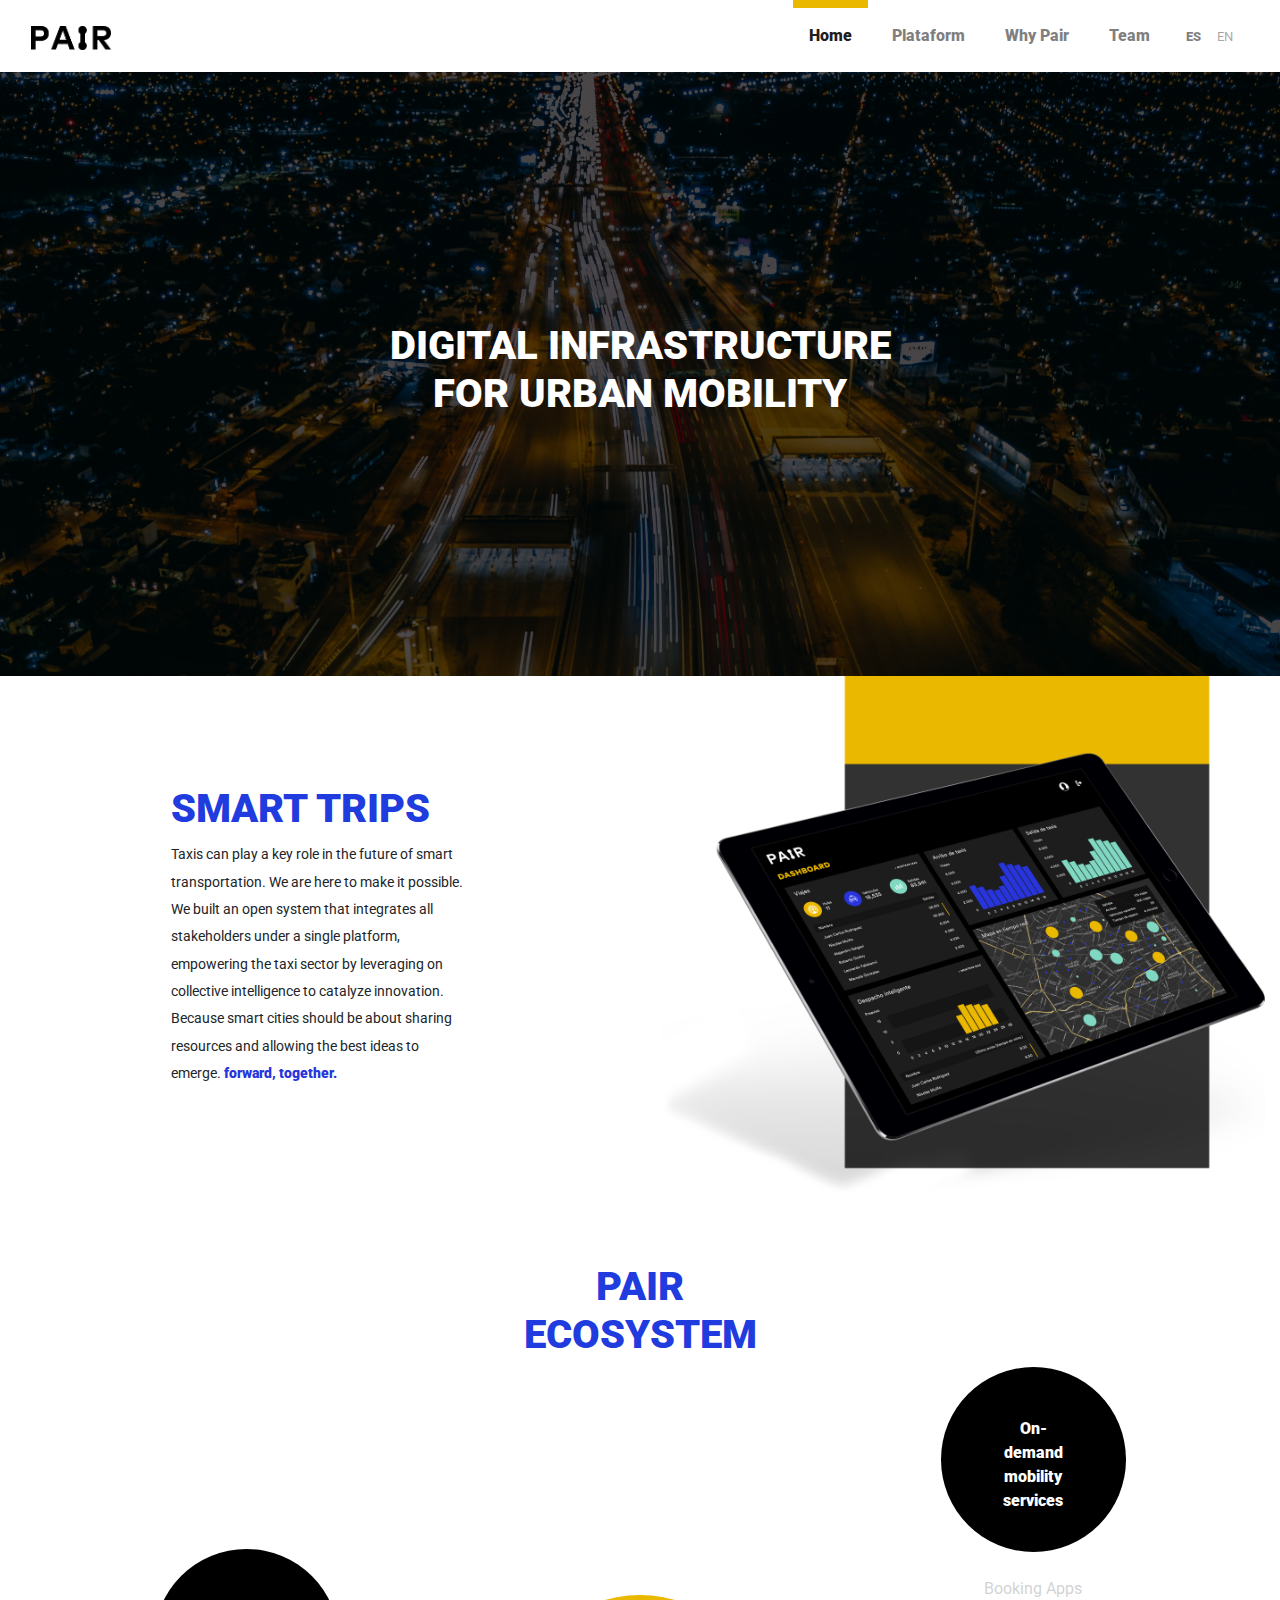
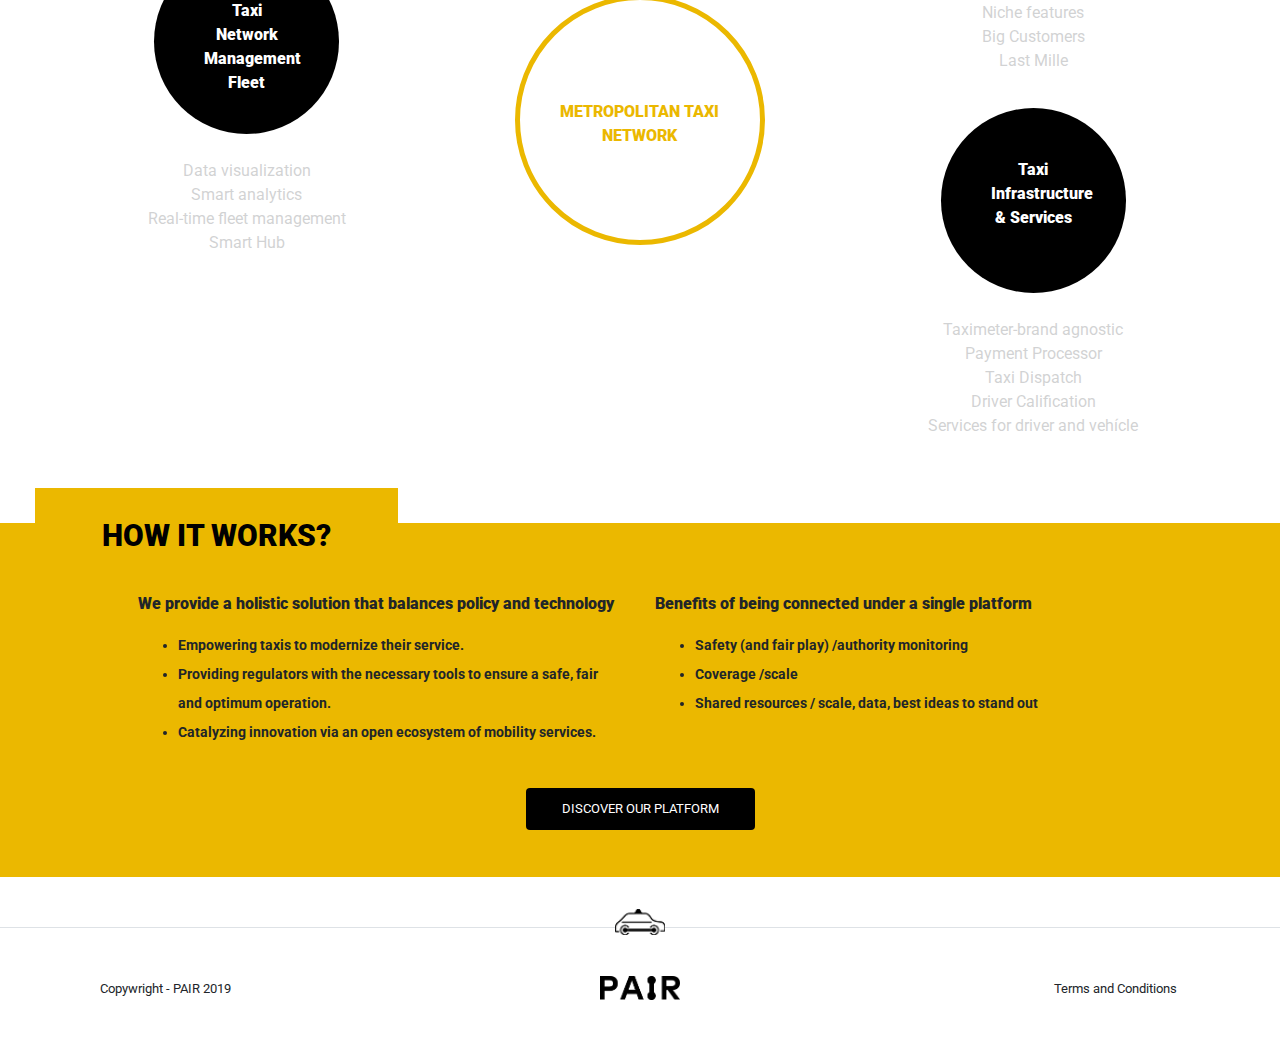
==== en.html @ 9c09e0b7 "ingles" ====
<!doctype html>
<html lang="en">
  <head>
    <meta charset="utf-8">
    <meta name="viewport" content="width=device-width, initial-scale=1, shrink-to-fit=no">
    <meta name="description" content="PAIR - Forward, Together">
    <meta name="author" content="Pair">
    <meta name="generator" content="">
    <title>PAIR</title>

    <!-- CSS -->
    <link rel="stylesheet" href="css/bootstrap.css" type="text/css">
    <link rel="stylesheet" href="css/pair-style.css" type="text/css">
    <link rel="stylesheet" href="https://use.fontawesome.com/releases/v5.6.3/css/all.css" integrity="sha384-UHRtZLI+pbxtHCWp1t77Bi1L4ZtiqrqD80Kn4Z8NTSRyMA2Fd33n5dQ8lWUE00s/" crossorigin="anonymous">
    <link href="https://fonts.googleapis.com/css?family=Montserrat:500,700,900|Roboto:500,700,900" rel="stylesheet">
    <!-- JS -->

    <!-- Style -->
    <style>

    </style>

  </head>
  
  <body>

    <!-- Navigation -->
    <nav class="navbar navbar-expand-lg navbar-light">
      <div class="container-fluid">
        <a class="navbar-brand js-scroll-trigger" href=""><img src="img/pair-logo.png" alt="PAIR" class="nav-img"></a>
        <button class="navbar-toggler navbar-toggler-right" type="button" data-toggle="collapse" data-target="#navbarResponsive" aria-controls="navbarResponsive" aria-expanded="false" aria-label="Toggle navigation"><i class="fas fa-bars"></i>
        </button>
        <div class="collapse navbar-collapse" id="navbarResponsive">
          <ul class="navbar-nav ml-auto">
            <li class="nav-item mx-0 mx-lg-1">
              <a class="nav-link py-3 px-0 px-lg-3 js-scroll-trigger active" href="#home">Home</a>
            </li>
            <li class="nav-item mx-0 mx-lg-1">
              <a class="nav-link py-3 px-0 px-lg-3 js-scroll-trigger" href="https://armandobraun.github.io/pair/plataform.html">Plataform</a>
            </li>
            <li class="nav-item mx-0 mx-lg-1">
              <a class="nav-link py-3 px-0 px-lg-3 js-scroll-trigger" href="https://armandobraun.github.io/pair/operations.html">Why Pair</a>
            </li>
            <li class="nav-item mx-0 mx-lg-1">
              <a class="nav-link py-3 px-0 px-lg-3 js-scroll-trigger" href="https://armandobraun.github.io/pair/team.html">Team</a>
            </li>
          </ul>
          <ul class="navbar-nav">
            <li class="nav-item mx-6 mx-lg-6">
              <a class="nav-link py-3 px-0 px-lg-3" href="https://armandobraun.github.io/pair/index.html" style="padding-right: : 0px!important"><small style="font-weight: 900">ES</small></a>
            </li>
            <li class="nav-item mx-0 mx-lg-0">
              <a class="nav-link py-3 px-0 px-lg-3" href="https://armandobraun.github.io/pair/en.html" style="padding-left: 0px!important"><small style="opacity: .7">EN</small></a>
            </li>
          </ul>
        </div>
      </div>
    </nav>

    <!-- Body -->

    <!-- Hero Section -->
    <div class="container-fluid hero-section" id="home">
      <div class="row">
        <div class="col my-auto">
          <div class="hero-content text-center">
            <h1><b>Digital infrastructure<br>for urban mobility</b></h1>
            <!-- <div class="text-center"><a href="#download" class="btn btn-outline btn-xl">Descubrí la Plataforma</a></div> -->            
          </div>
        </div>
      </div>      
    </div>

    <!-- Viajes Inteligentes -->
    <div class="container-fluid">
      <div class="row">
        <div class="col-lg-6 my-auto">
          <div class="section-content">
            <div class="trips-section">
              <h1>Smart Trips</h1>
              <p>Taxis can play a key role in the future of smart transportation. We are here to make it possible.
                We built an open system that integrates all stakeholders under a single platform, empowering the taxi sector by leveraging on collective intelligence to catalyze innovation. Because smart cities should be about sharing resources and allowing the best ideas to emerge. 
               <span>forward, together.</span>
              </p>
            </div>       
          </div>
        </div>
        <div class="col-lg-6 my-auto"><img src="img/pair-ipad.png" class="two-sided-image"></div>
      </div>      
    </div>

    <!-- El Ecosistema Pair -->
    <div class="container-fluid">
      <div class="section-content">
        <div class="ecosystem-content text-center">
         <h1>Pair<br>Ecosystem</h1>
            <div class="row">
              <div class="col-md-4 my-auto text-center">
                <div class="ecosystem-node node-1">Taxi Network Management Fleet</div>
                <div class="ecosystem-description description-1">Data visualization<br>Smart analytics<br>Real-time fleet management<br>Smart Hub</div>
              </div>
              <div class="col-md-4 my-auto text-center">
                <div class="ecosystem-main"><p>Metropolitan Taxi Network</p></div>
              </div>  
              <div class="col-md-4 my-auto text-center">
                <div class="ecosystem-node node-2">On-demand mobility services</div>
                <div class="ecosystem-description description-2">Booking Apps<br>Niche features<br>Big Customers<br>Last Mille<br></div>
                <div class="ecosystem-node node-3">Taxi Infrastructure & Services</div>
                <div class="ecosystem-description description-3">Taximeter-brand agnostic<br>Payment Processor<br>Taxi Dispatch<br>Driver Calification<br>Services for driver and vehícle</div>
              </div>     
          </div>
        </div>
      </div>      
    </div>

    <!-- Como funciona -->

    <div class="container-fluid how-section">
      <div class="text-center">
         <h1>How it works?</h1>
       </div>
       <div class="row">
        <div class="col-md-1"></div>
        <div class="col-md-5">
          <p>We provide a holistic solution that balances policy and technology</p>
          <ul>
            <li>Empowering taxis to modernize their service.</li>
            <li>Providing regulators with the necessary tools to ensure a safe, fair and optimum operation.</li>
            <li>Catalyzing innovation via an open ecosystem of mobility services.</li>
          </ul>
        </div>

        <div class="col-md-5">
          <p>Benefits of being connected under a single platform</p>
          <ul>
            <li>Safety (and fair play) /authority monitoring</li>
            <li>Coverage /scale</li>
            <li>Shared resources / scale, data, best ideas to stand out </li>
          </ul>
        </div>
        <div class="col-md-1"></div>

       </div>
       <div class="text-center"><a href="https://armandobraun.github.io/pair/plataforma.html" class="btn btn-outline btn-xl">Discover our platform</a></div>
    </div>

  <footer class="footer text-center border-top pt-4 my-md-12 pt-md-12">
    <img src="img/pair-taxi.png" alt="Taxi" width="50" style="background-color: white; margin-top: -85px">
    <div class="container">
      <div class="row text-center">
        <div class="col-md-2"><small>Copywright - PAIR 2019</small></div>
        <div class="col-md-8"><img src="img/pair-logo.png" alt="PAIR" width="80"></div>
        <div class="col-md-2"><small>Terms and Conditions</small></div>
      </div>
    </div>
  </footer>

  <script src="js/jquery-3.3.1.min.js"></script>
  <script src="js/bootstrap.bundle.js"></script>
  </body>
</html>
---- css/pair-style.css ----
body {
	font-family: 'Roboto', sans-serif;
}

footer {
	margin-top: 50px;
	margin-bottom: 50px;
}

.nav-img {
	width: 80px;
}

.nav-link {
	font-style: normal;
	font-weight: 900;
}

.active {
	border-top: 10px solid #ebb800;
    margin-top: -10px;
}

.hero-section {
	background: linear-gradient( rgba(0, 0, 0, 0.7), rgba(0, 0, 0, 0.7) ), url('../img/img-hero-section.jpg');
	color: white;
	background-size: cover;
	background-position: center;
}

.hero-section h1 {
	text-transform: uppercase;
	font-weight: 900;
	font-family: 'Roboto', sans-serif;

}

.hero-content {
	padding: 250px;
}

.hero-image {
	background-image: url('../img/img-hero-section.jpg');
	background-size: cover;
}

.btn {
	background-color: #2835dd;
	color: white;
	text-transform: uppercase;
	font-size: .8em;
    padding: 10px 35px 10px 35px;
    margin: 12px;
    margin-top: 25px;
}

.two-sided-image {
	width: 100%;
	margin:auto;
	display: block;
	vertical-align: middle;
}

.section-content h1 {
	color: #203bde;
	text-transform: uppercase;
	font-weight: 900;
}

.trips-section {
	padding: 80px;
    width: 75%;
    margin: auto;
    display: block;
    line-height: 1.9em;
    font-size: .9em;
}

.trips-section span {
	color: #2835dd;
	font-weight: 900;
}

.ecosystem-content {
	padding: 50px;
}

.ecosystem-node {
	background-color: black;
    color: white;
    padding: 50px;
    border-radius: 500px;
    width: 185px;
    height: 185px;
    font-weight: 900;
    margin: auto;
    display: block;
    font-style: .9em;
}

.ecosystem-description-node {
	margin: 25px;
	border-bottom: 10px solid white;
}

.node-1:hover + .description-1 {
	border-bottom: 10px solid #ebb800;
	opacity: 1;
}

.node-2:hover + .description-2 {
	border-bottom: 10px solid #ebb800;
	opacity: 1;
}

.node-3:hover + .description-3 {
	border-bottom: 10px solid #ebb800;
	opacity: 1;
}

.ecosystem-description {
	margin: 25px;
	border-bottom: 10px solid white;
	opacity: .2;
}

.ecosystem-main {
	border: 5px solid #ebb800;
	width: 250px;
	height: 250px;
	border-radius: 250px;
	padding: 20px;
	padding-top: 100px;
	font-weight: 900;
	color: #ebb800;
	text-transform: uppercase;
	display: block;
	margin: auto;
}

.ecosystem-main p {
	text-align: center;
}

.how-section {
	background-color: #ebb800;
	padding: 35px;
}

.how-section h1 {
	color: black;
	font-weight: 900;
	text-align: left;
	text-transform: uppercase;
    background-color: #ebb800;
    font-size: 1.9em;
    margin-top: -70px;
    width: 30%;
    padding: 30px;
    text-align: center;
}

.how-section p {
	font-weight: 900;
}

.how-section ul {
	line-height: 2em;
	font-weight: 700;
	font-size: .9em;
}

.how-section a {
	color: white;
	background-color: black;
	padding: padding: 15px 25px 15px 25px;
}

.how-section a:hover {
	color: grey;
}

.hero-content h1 {
	text-transform: uppercase;
	font-weight: 900;
	text-align: center;
}

.team-section {
	background: linear-gradient( rgba(0, 0, 0, 0.7), rgba(0, 0, 0, 0.7) ), url('../img/bg-team-section.jpg');
	color: white;
	background-size: cover
}


.why-section {
	background: linear-gradient( rgba(0, 0, 0, 0.7), rgba(0, 0, 0, 0.7) ), url('../img/bg-why-section.jpg');
	color: white;
	background-size: cover
}

.platform-hero {
	padding: 150px
}

.platform-hero h1 {
	color: white
	text-align: center;
	text-transform: uppercase;
}

.plataform-section {
	background: linear-gradient( rgba(0, 0, 0, 0.7), rgba(0, 0, 0, 0.7) ), url('../img/bg-plataform-section.jpg');
	color: white;
	background-size: cover
}

.platform-content {
	background-color: #f7f7f7;
	padding: 50px;
}

.platform-content h1 {
	font-size: 1.9em;
}

.platform-characteristics {
	background-color: black;
    padding: 15px 25px 15px 25px;
    border-top: solid 10px #ebb800;
    width: 120px;
    margin-bottom: 25px;
    margin-top: 55px;
}

.platform-content h3 {
	font-size: 1.1em;
    text-transform: uppercase;
    font-weight: 900;
    line-height: 3em;
}

.platform-content ul {
	text-align: left;
    line-height: 2em;
    width: 75%;
    margin: auto;
    display: block;
}

.esquema-content {
	padding: 50px;
}


.esquema-content h1 {
	font-size: 1.9em;
	
}

.esquema-diagrama {
	margin-top: 42px;
	margin-bottom: 42px;
}

.esquema-rutax {
	background-color: #ebb800;
	padding: 12px;
	width: 300px;
	margin: auto;
	display: block;
	min-height: 140px;
}

.esquema-rutax h4 {
	font-size: 1em;
    text-transform: uppercase;
    font-weight: 900;
    text-align: center;
    padding: 12px;
}

.esquema-rutax p {
	font-size: .9em;
    text-align: center;
}

.esquema-intro {
	padding-top: 40px;
}

.esquema-conector h4 {
	font-size: 1em;
    text-transform: uppercase;
    font-weight: 900;
    text-align: left;
}

.esquema-conector h4 {
	font-size: .9em;
    text-align: left;
}

.team-hero {
	padding: 150px;
}

.team-hero h1 {
	color: white
	text-align: center;
	text-transform: uppercase;
	text-align: center;
	font-weight: 900;
}

.team-members {
	padding: 50px;
}

.team-members h1 {
	font-size: 1.9em;
}

.team-members img {
	width: 180px;
    background-color: black;
    padding: 22px;
    border-top: solid 20px #ebb800;
}

.team-c {
	margin-top: 50px;
	margin-bottom: 50px;
}

.team-members h3 {
	text-transform: uppercase;
    font-size: 1.3em;
    padding: 12px;
    font-weight: 900;
}

.team-a {
	margin-top: 50px;
	margin-bottom: 50px;
}

.team-members h5 {
    font-size: 1em;
}

.why-hero {
	padding: 150px;
}

.why-hero h1 {
	color: white
	text-align: center;
	text-transform: uppercase;
	text-align: center;
	font-weight: 900;
}

.why-cities  {
	margin-top: 50px;
	margin-bottom: 50px;;
}

.why-cities h1 {
	text-align: center;
	font-size: 1.2em
}

.why-cities span {
	text-align: center;
	font-size: .8em;
}

.why-cities-img {
	width: 90%;
    background: black;
    border-top: solid 15px #ebb800;
    padding: 22px;
    margin-top: 24px;
}

.why-cities-description {
	margin-top: 75px;
    margin-bottom: 75px;
}

.why-cities-description h3 {
	font-size: 1.2em;
    padding: 20px;
    text-transform: uppercase;
    font-weight: 900;
}

.why-cities-description h4 {
	font-size: 1em;
    padding: 20px;
    text-transform: uppercase;
    font-weight: 900;
    color: #555555
}

.why-cities-description h5 {
	font-size: .9em;
}

.why-cities-description-uni  {
	width: 70%
}

.why-advisor {
	background-color: #f7f7f7;
	padding: 22px;
}

.why-advisor-city {
	width: 25%;
    margin: auto;
    display: block;
    color: white;
    background-color: black;
    border-top: solid 15px #ebb800;
    height: 70px;
    padding-top: 15px;
    font-weight: 900;
}
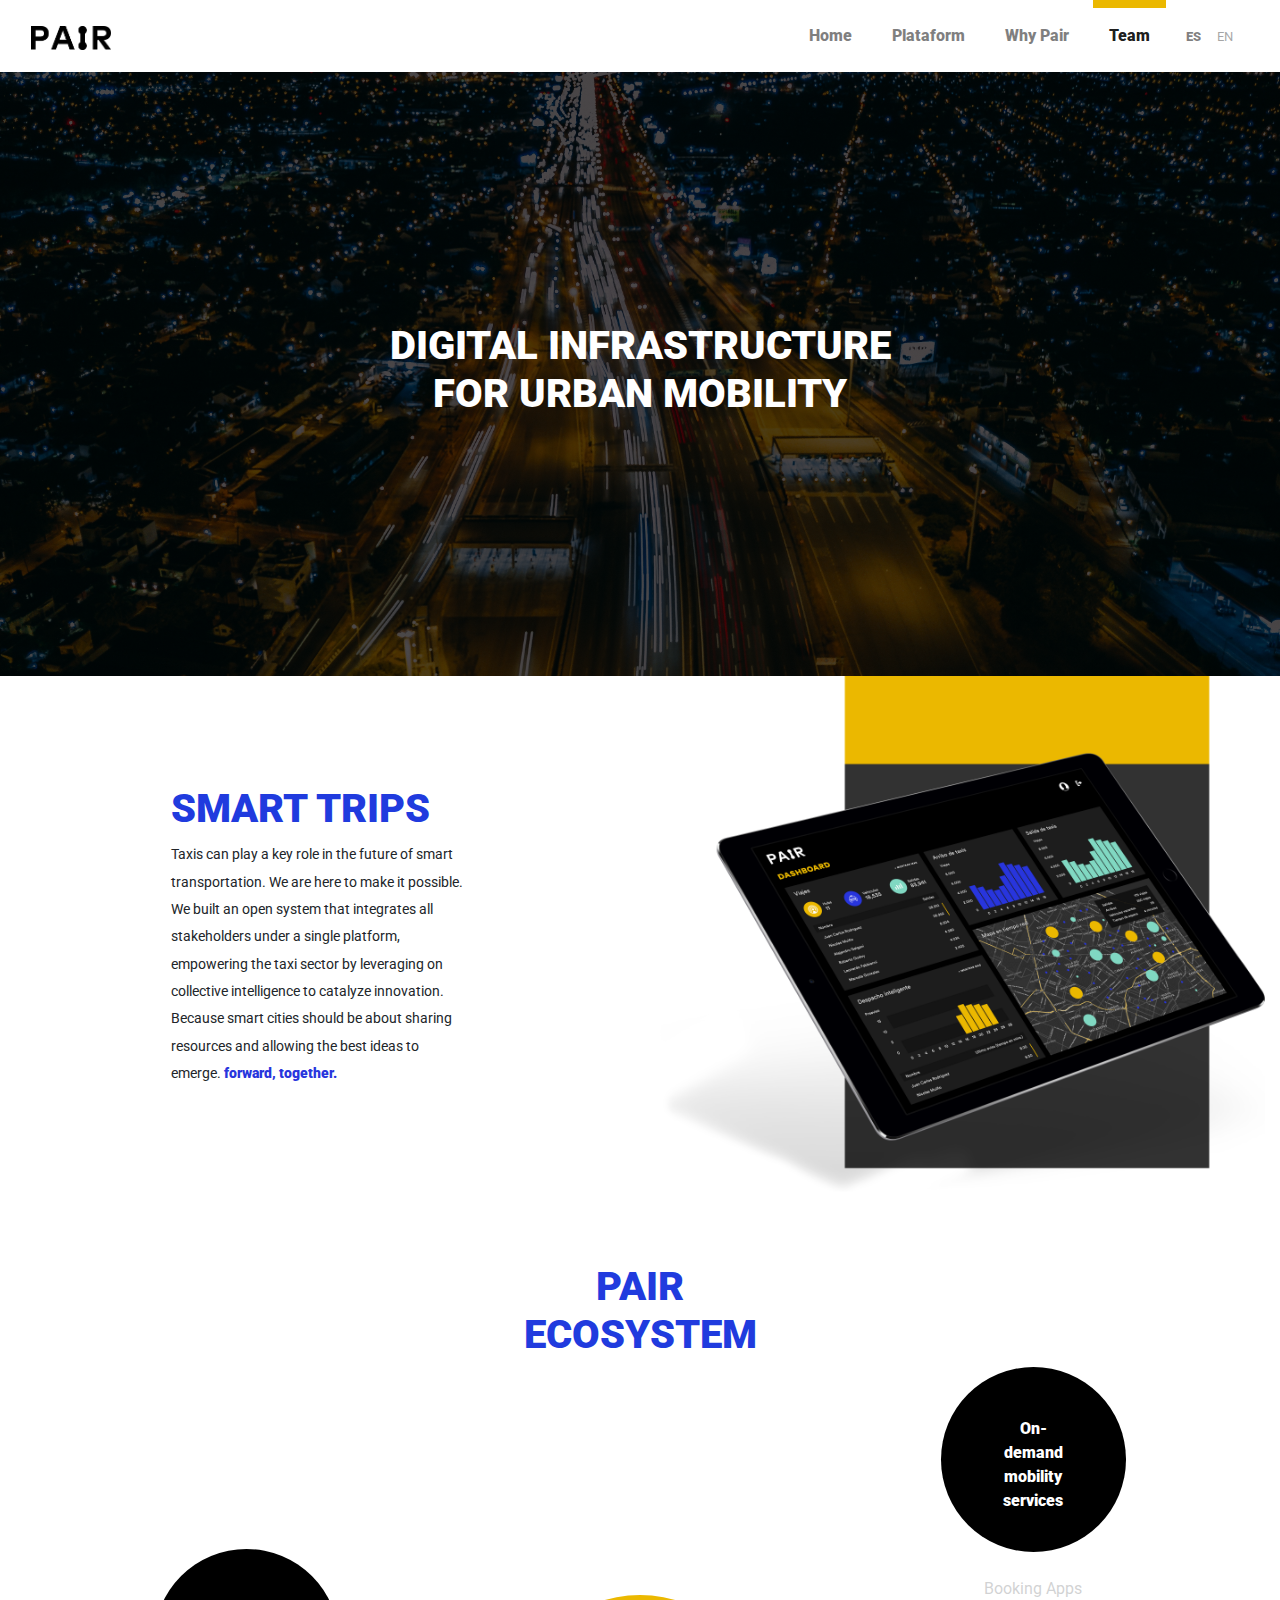
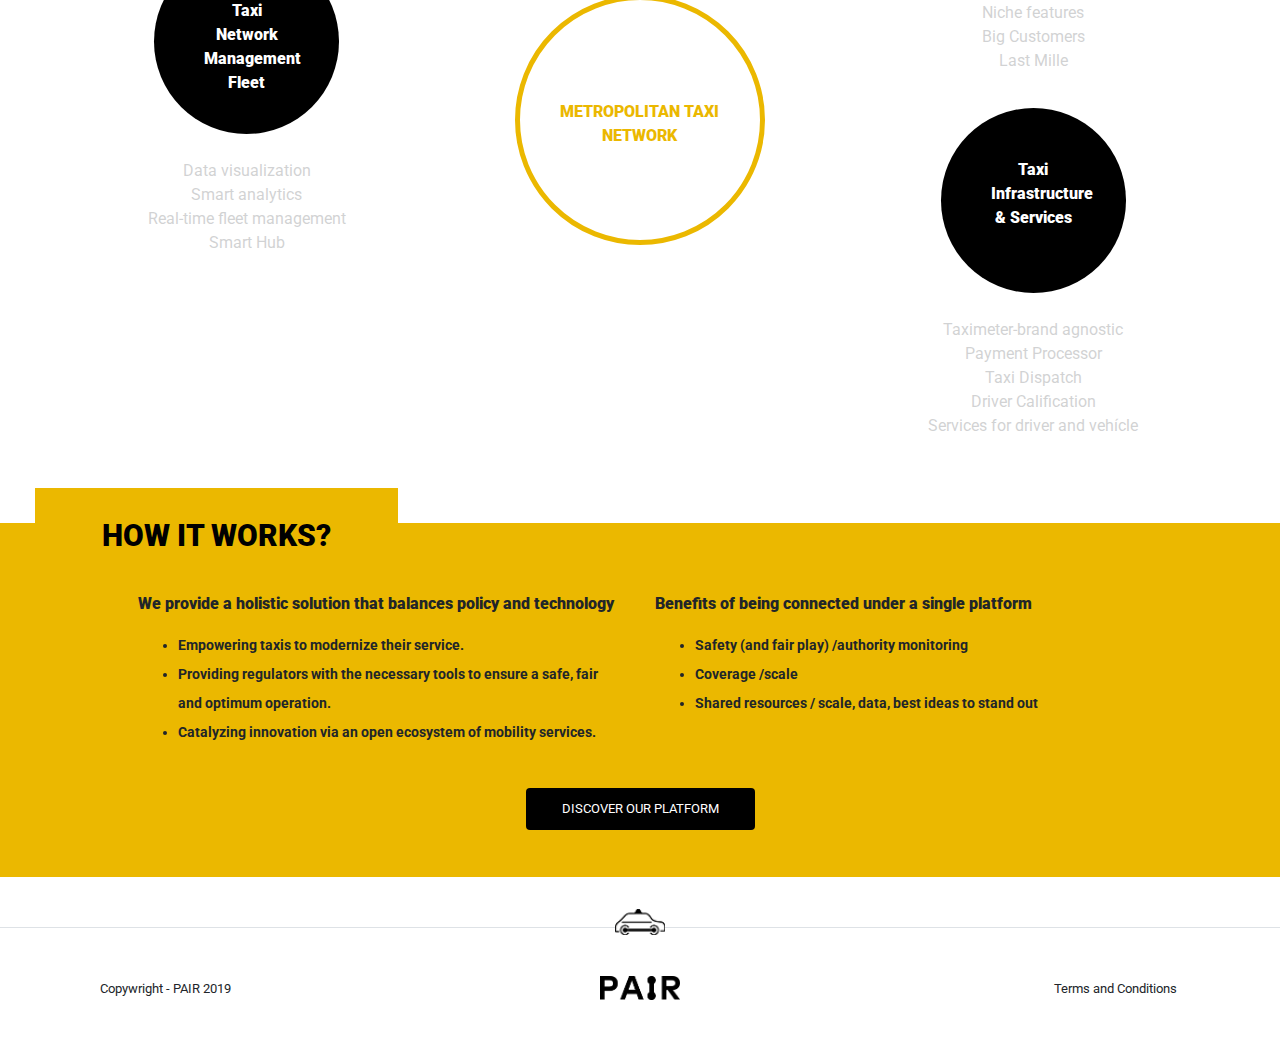
==== commit f04a8229: "active fix" ====
--- a/en.html
+++ b/en.html
@@ -34,7 +34,7 @@
         <div class="collapse navbar-collapse" id="navbarResponsive">
           <ul class="navbar-nav ml-auto">
             <li class="nav-item mx-0 mx-lg-1">
-              <a class="nav-link py-3 px-0 px-lg-3 js-scroll-trigger active" href="#home">Home</a>
+              <a class="nav-link py-3 px-0 px-lg-3 js-scroll-trigger " href="#home">Home</a>
             </li>
             <li class="nav-item mx-0 mx-lg-1">
               <a class="nav-link py-3 px-0 px-lg-3 js-scroll-trigger" href="https://armandobraun.github.io/pair/plataform.html">Plataform</a>
@@ -43,7 +43,7 @@
               <a class="nav-link py-3 px-0 px-lg-3 js-scroll-trigger" href="https://armandobraun.github.io/pair/operations.html">Why Pair</a>
             </li>
             <li class="nav-item mx-0 mx-lg-1">
-              <a class="nav-link py-3 px-0 px-lg-3 js-scroll-trigger" href="https://armandobraun.github.io/pair/team.html">Team</a>
+              <a class="nav-link py-3 px-0 px-lg-3 js-scroll-trigger active" href="https://armandobraun.github.io/pair/team.html">Team</a>
             </li>
           </ul>
           <ul class="navbar-nav">
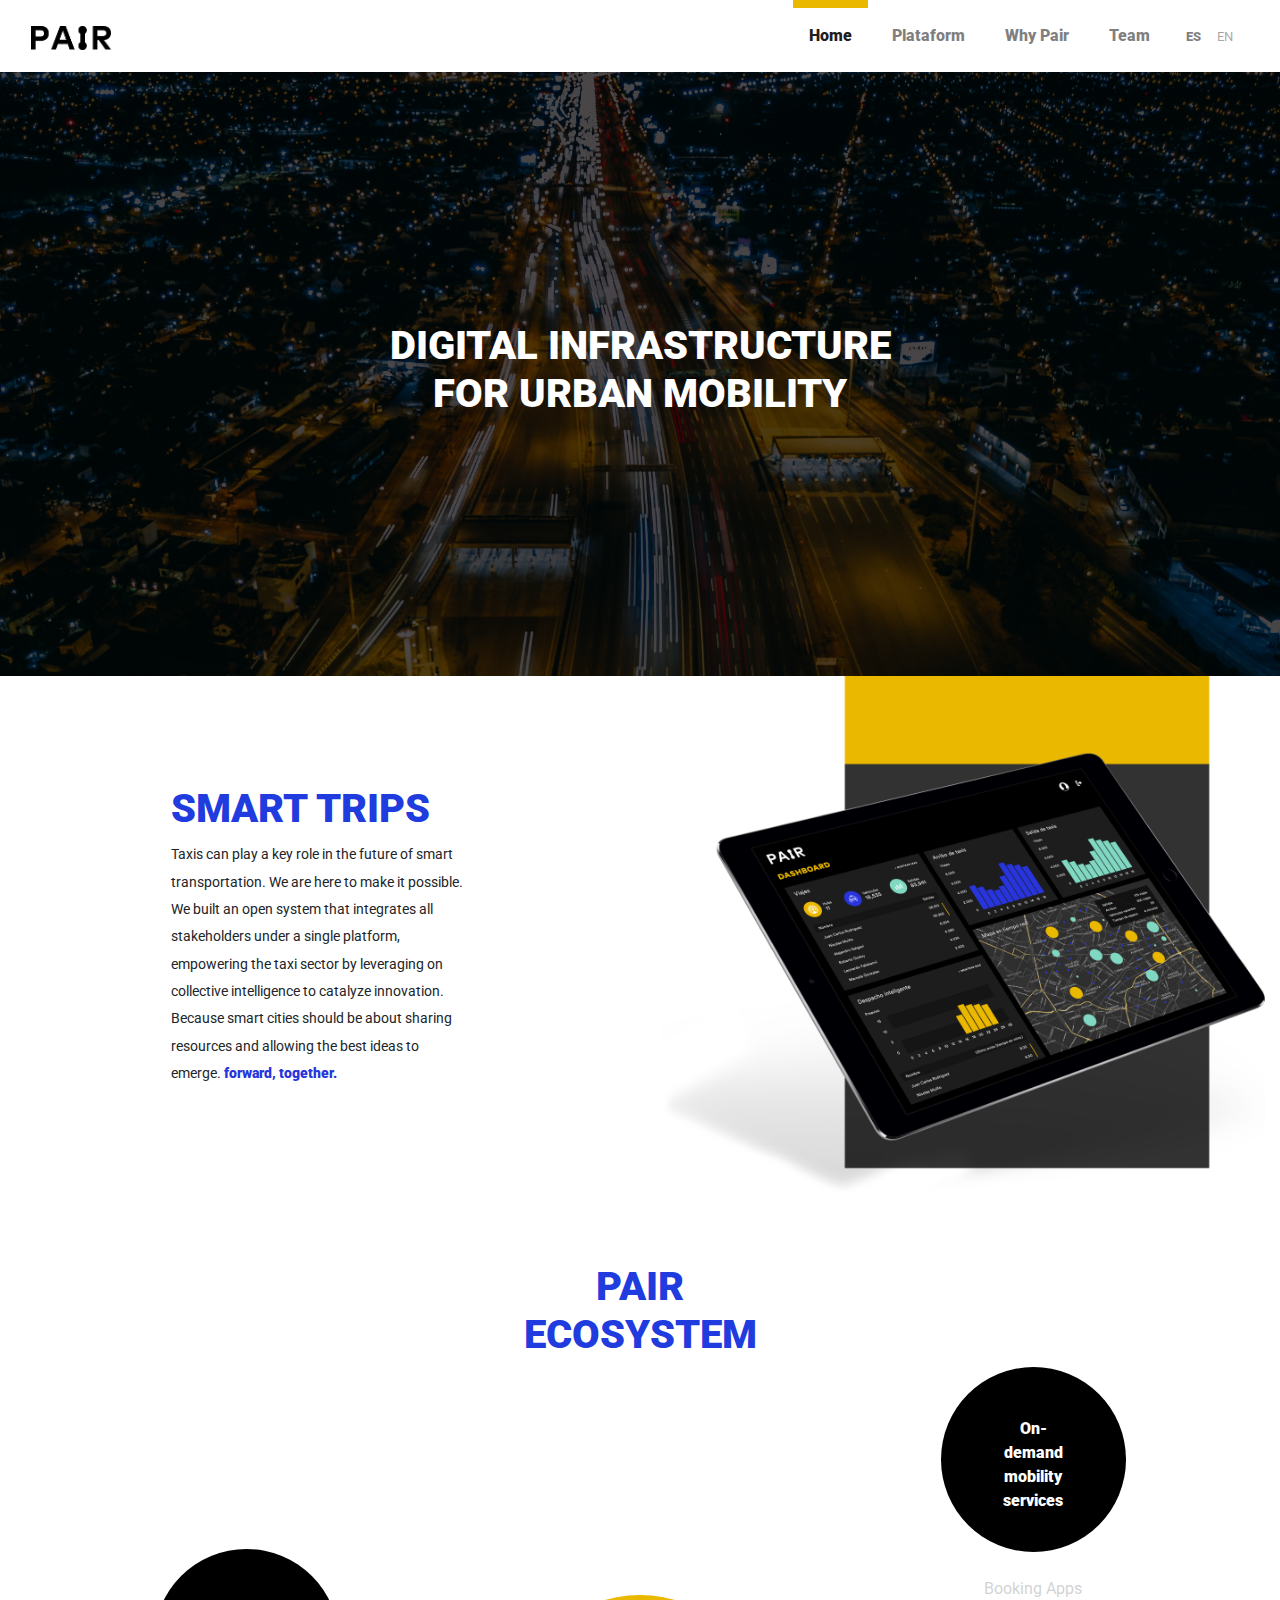
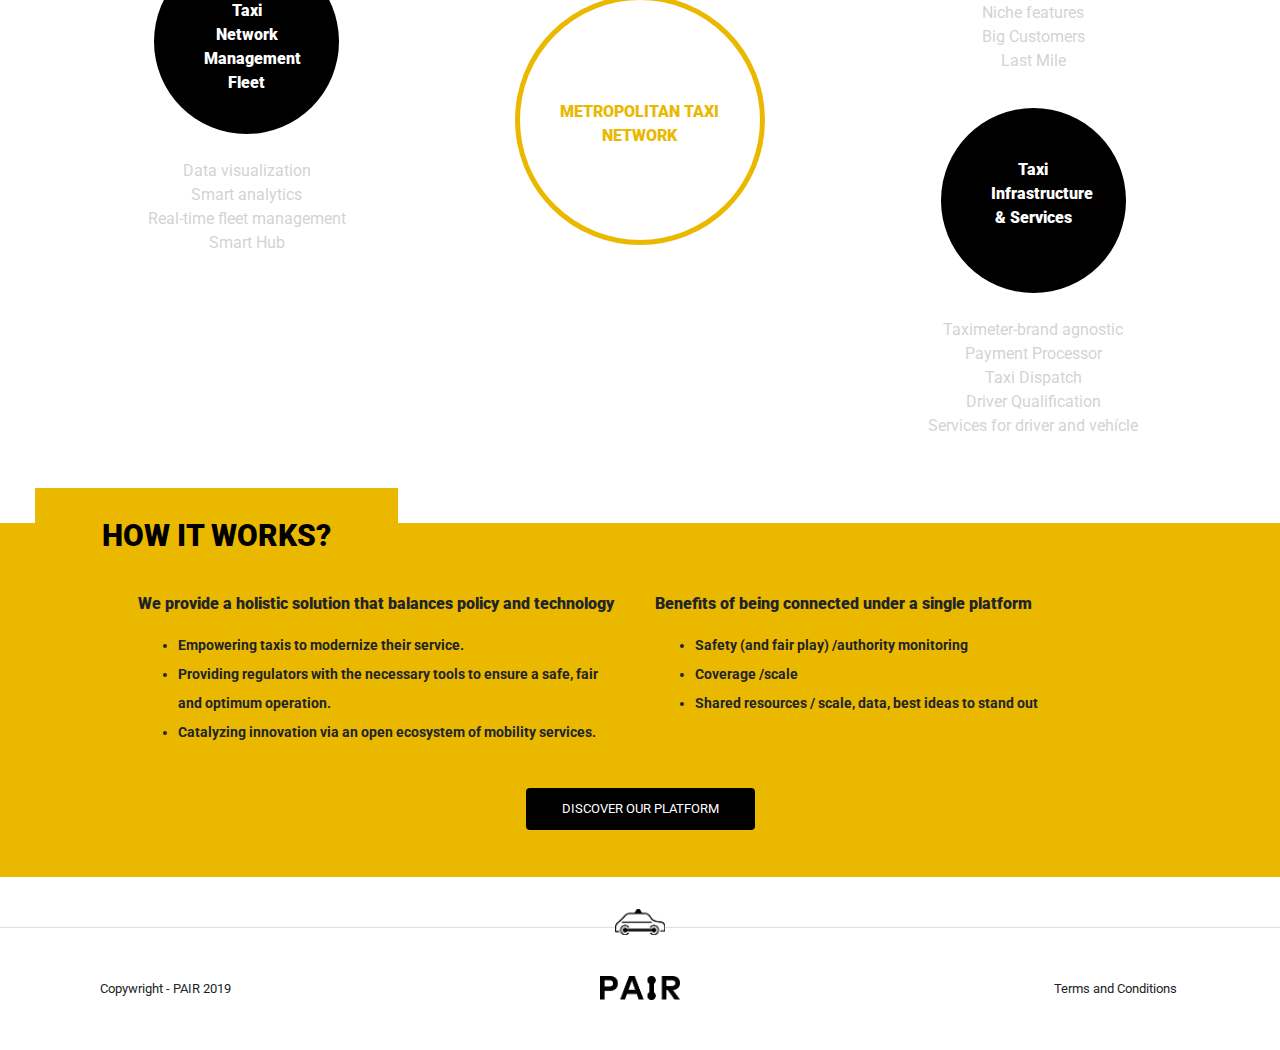
==== commit 4dbdc0c1: "typos" ====
--- a/en.html
+++ b/en.html
@@ -34,7 +34,7 @@
         <div class="collapse navbar-collapse" id="navbarResponsive">
           <ul class="navbar-nav ml-auto">
             <li class="nav-item mx-0 mx-lg-1">
-              <a class="nav-link py-3 px-0 px-lg-3 js-scroll-trigger " href="#home">Home</a>
+              <a class="nav-link py-3 px-0 px-lg-3 js-scroll-trigger active" href="#home">Home</a>
             </li>
             <li class="nav-item mx-0 mx-lg-1">
               <a class="nav-link py-3 px-0 px-lg-3 js-scroll-trigger" href="https://armandobraun.github.io/pair/plataform.html">Plataform</a>
@@ -43,7 +43,7 @@
               <a class="nav-link py-3 px-0 px-lg-3 js-scroll-trigger" href="https://armandobraun.github.io/pair/operations.html">Why Pair</a>
             </li>
             <li class="nav-item mx-0 mx-lg-1">
-              <a class="nav-link py-3 px-0 px-lg-3 js-scroll-trigger active" href="https://armandobraun.github.io/pair/team.html">Team</a>
+              <a class="nav-link py-3 px-0 px-lg-3 js-scroll-trigger " href="https://armandobraun.github.io/pair/team.html">Team</a>
             </li>
           </ul>
           <ul class="navbar-nav">
@@ -105,9 +105,9 @@
               </div>  
               <div class="col-md-4 my-auto text-center">
                 <div class="ecosystem-node node-2">On-demand mobility services</div>
-                <div class="ecosystem-description description-2">Booking Apps<br>Niche features<br>Big Customers<br>Last Mille<br></div>
+                <div class="ecosystem-description description-2">Booking Apps<br>Niche features<br>Big Customers<br>Last Mile<br></div>
                 <div class="ecosystem-node node-3">Taxi Infrastructure & Services</div>
-                <div class="ecosystem-description description-3">Taximeter-brand agnostic<br>Payment Processor<br>Taxi Dispatch<br>Driver Calification<br>Services for driver and vehícle</div>
+                <div class="ecosystem-description description-3">Taximeter-brand agnostic<br>Payment Processor<br>Taxi Dispatch<br>Driver Qualification<br>Services for driver and vehícle</div>
               </div>     
           </div>
         </div>
@@ -142,7 +142,7 @@
         <div class="col-md-1"></div>
 
        </div>
-       <div class="text-center"><a href="https://armandobraun.github.io/pair/plataforma.html" class="btn btn-outline btn-xl">Discover our platform</a></div>
+       <div class="text-center"><a href="https://armandobraun.github.io/pair/plataform.html" class="btn btn-outline btn-xl">Discover our platform</a></div>
     </div>
 
   <footer class="footer text-center border-top pt-4 my-md-12 pt-md-12">
--- a/css/pair-style.css
+++ b/css/pair-style.css
@@ -373,7 +373,7 @@
 
 .why-cities span {
 	text-align: center;
-	font-size: .8em;
+	font-size: .9em;
 }
 
 .why-cities-img {
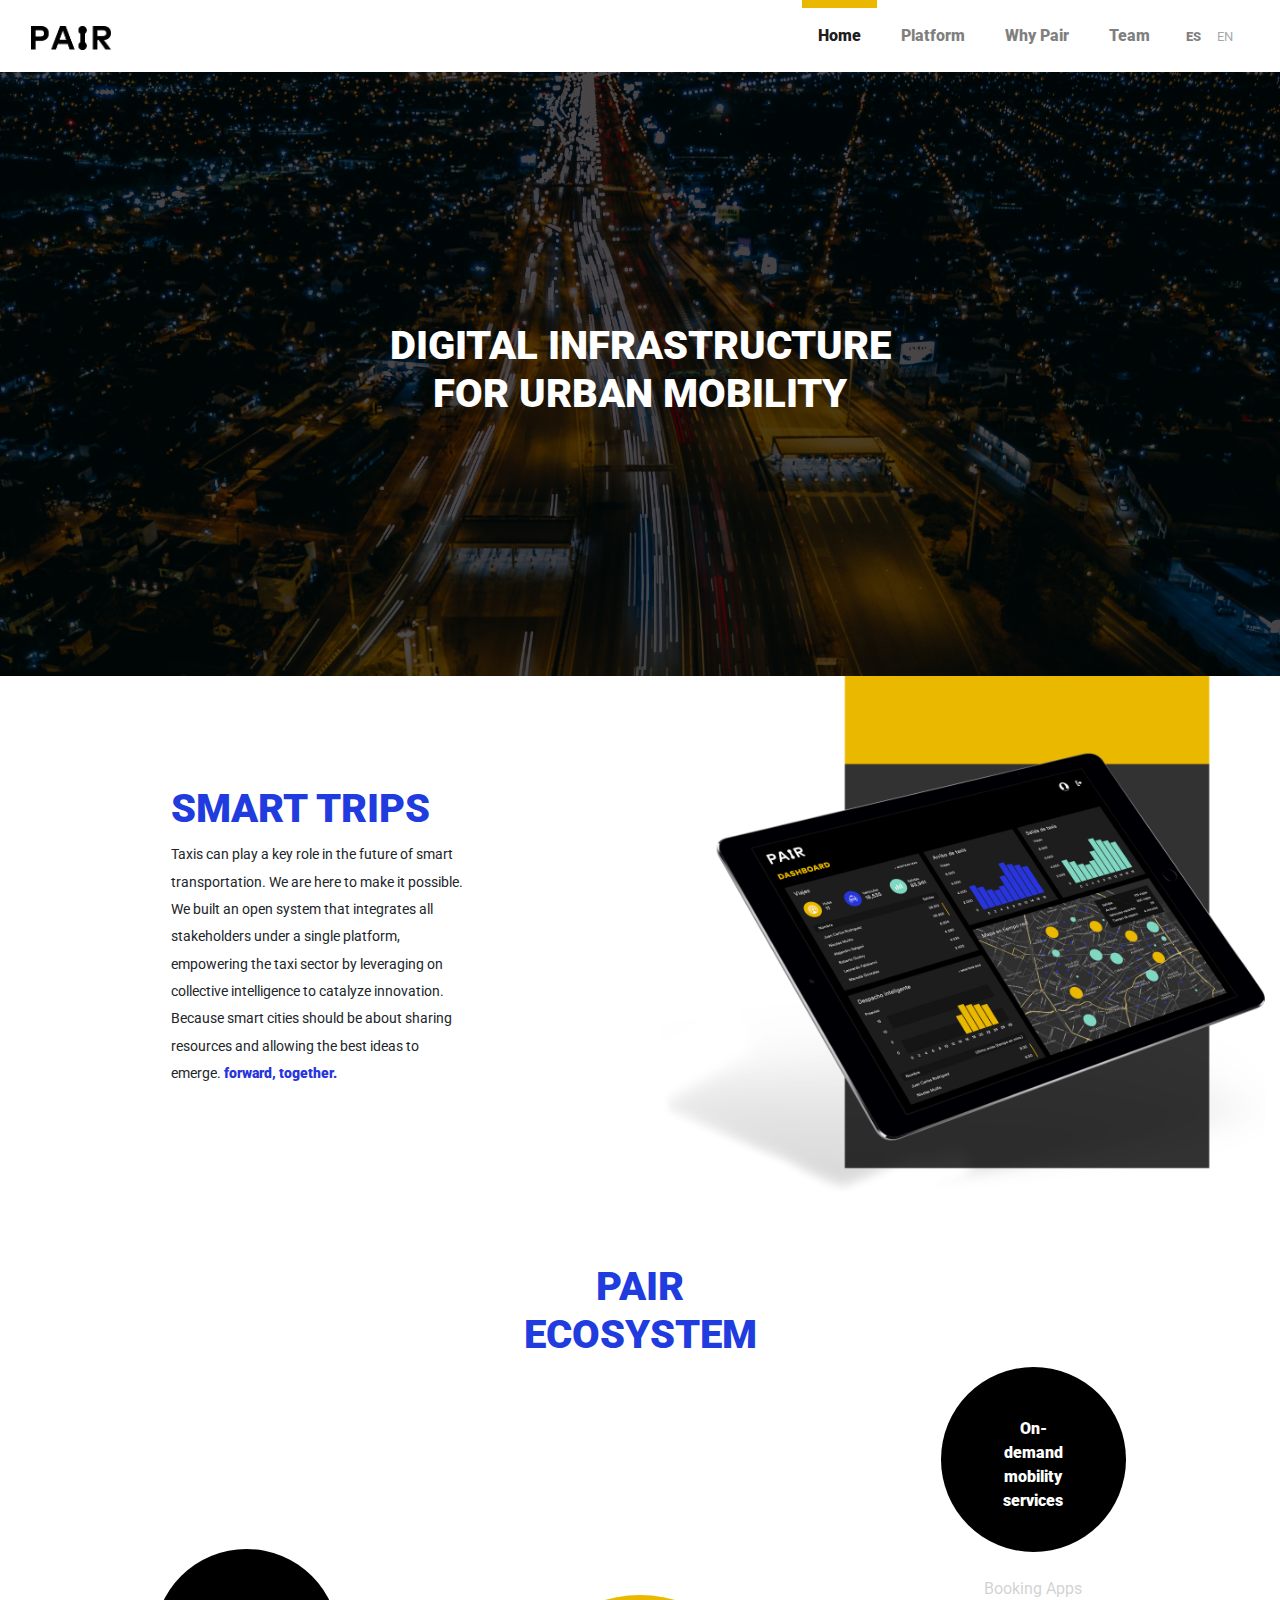
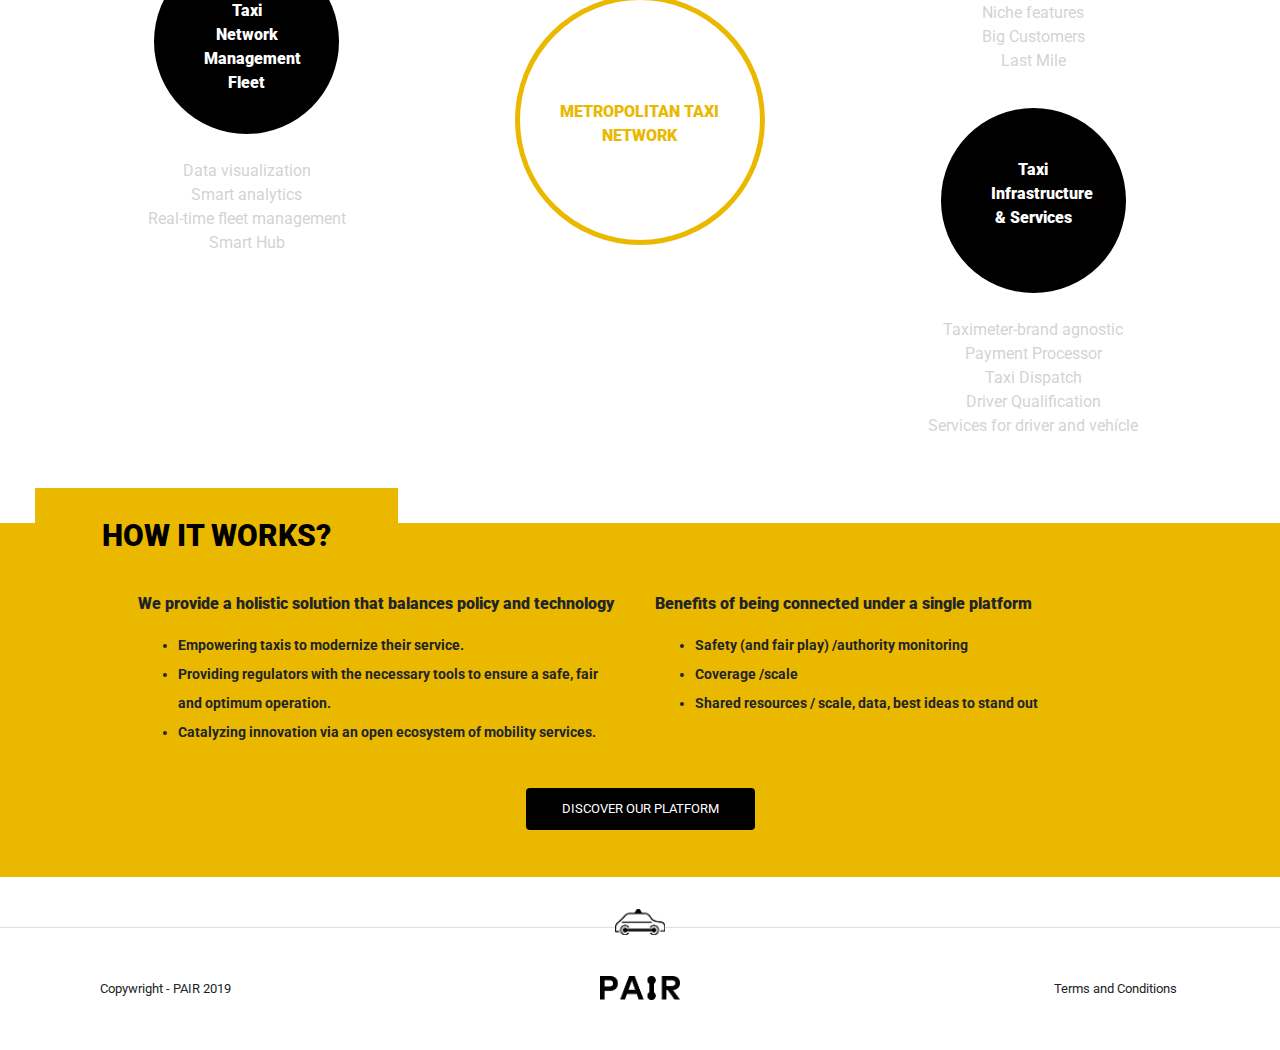
==== commit cc72f493: "typo platform" ====
--- a/en.html
+++ b/en.html
@@ -37,7 +37,7 @@
               <a class="nav-link py-3 px-0 px-lg-3 js-scroll-trigger active" href="#home">Home</a>
             </li>
             <li class="nav-item mx-0 mx-lg-1">
-              <a class="nav-link py-3 px-0 px-lg-3 js-scroll-trigger" href="https://armandobraun.github.io/pair/plataform.html">Plataform</a>
+              <a class="nav-link py-3 px-0 px-lg-3 js-scroll-trigger" href="https://armandobraun.github.io/pair/platform.html">Platform</a>
             </li>
             <li class="nav-item mx-0 mx-lg-1">
               <a class="nav-link py-3 px-0 px-lg-3 js-scroll-trigger" href="https://armandobraun.github.io/pair/operations.html">Why Pair</a>
@@ -142,7 +142,7 @@
         <div class="col-md-1"></div>
 
        </div>
-       <div class="text-center"><a href="https://armandobraun.github.io/pair/plataform.html" class="btn btn-outline btn-xl">Discover our platform</a></div>
+       <div class="text-center"><a href="https://armandobraun.github.io/pair/platform.html" class="btn btn-outline btn-xl">Discover our platform</a></div>
     </div>
 
   <footer class="footer text-center border-top pt-4 my-md-12 pt-md-12">
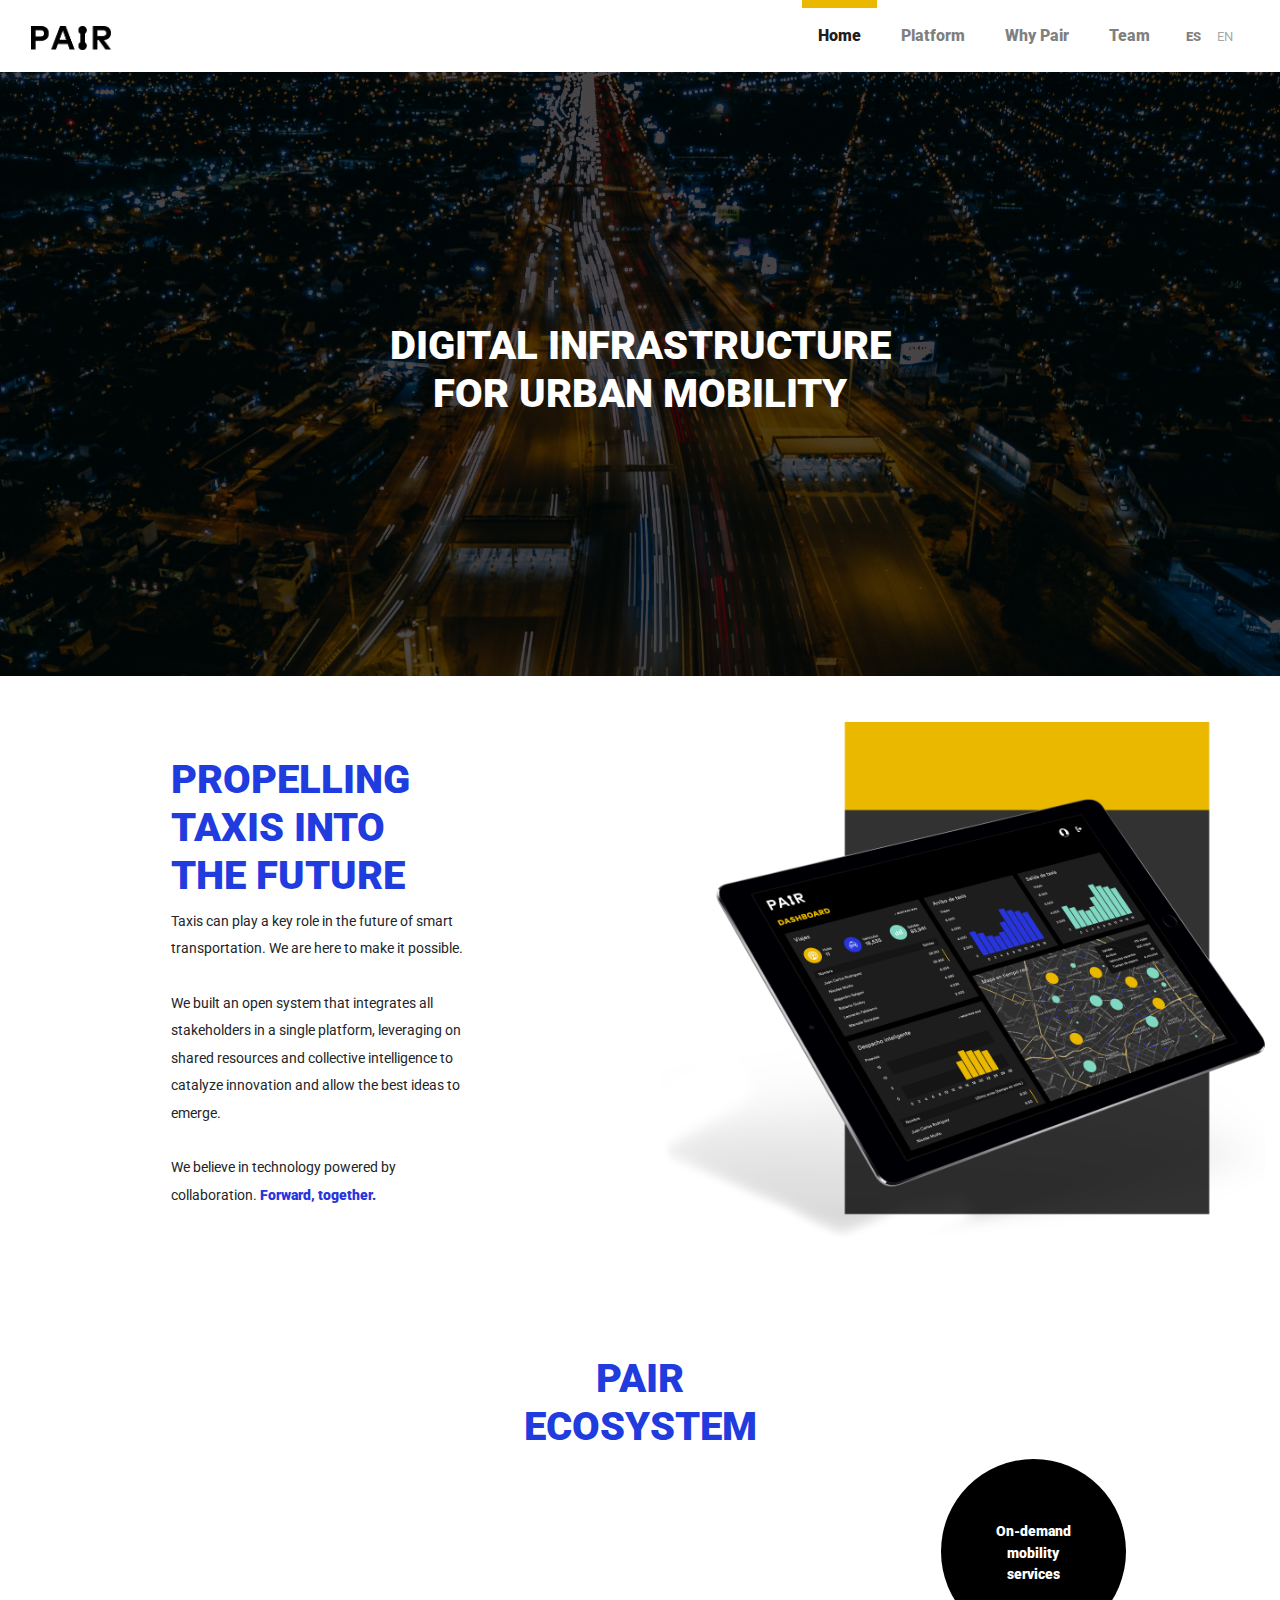
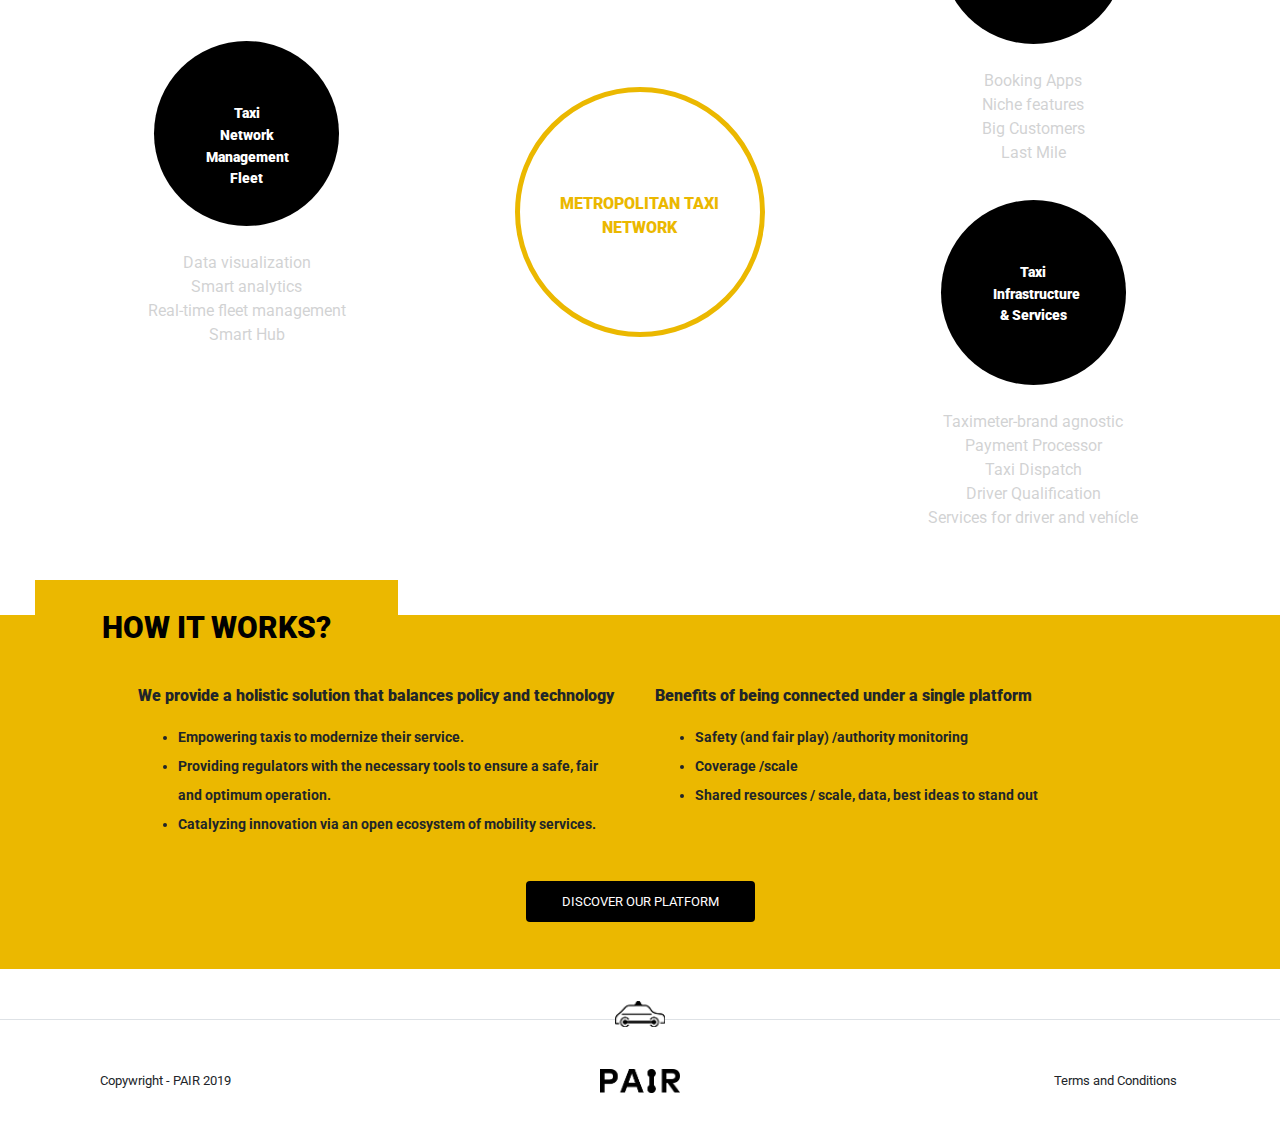
==== commit f385a1af: "responsive" ====
--- a/en.html
+++ b/en.html
@@ -78,10 +78,10 @@
         <div class="col-lg-6 my-auto">
           <div class="section-content">
             <div class="trips-section">
-              <h1>Smart Trips</h1>
-              <p>Taxis can play a key role in the future of smart transportation. We are here to make it possible.
-                We built an open system that integrates all stakeholders under a single platform, empowering the taxi sector by leveraging on collective intelligence to catalyze innovation. Because smart cities should be about sharing resources and allowing the best ideas to emerge. 
-               <span>forward, together.</span>
+              <h1>Propelling taxis into the future</h1>
+              <p>Taxis can play a key role in the future of smart transportation. We are here to make it possible.<br><br>
+                We built an open system that integrates all stakeholders in a single platform, leveraging on shared resources and collective intelligence to catalyze innovation and allow the best ideas to emerge.<br><br>We believe in technology powered by collaboration. 
+               <span>Forward, together.</span>
               </p>
             </div>       
           </div>
--- a/css/pair-style.css
+++ b/css/pair-style.css
@@ -86,16 +86,17 @@
 }
 
 .ecosystem-node {
-	background-color: black;
+    background-color: black;
     color: white;
-    padding: 50px;
+    padding: 52px;
     border-radius: 500px;
     width: 185px;
     height: 185px;
     font-weight: 900;
     margin: auto;
     display: block;
-    font-style: .9em;
+    font-size: .9em;
+    padding-top: 62px;
 }
 
 .ecosystem-description-node {
@@ -427,4 +428,86 @@
     height: 70px;
     padding-top: 15px;
     font-weight: 900;
-}+}
+
+@media (max-width: 992px) {
+
+footer small {
+	line-height: 4em;
+}
+
+.active {
+	border: none
+}
+
+.hero-content {
+    padding: 40px;
+}
+
+.hero-content h1 {
+	font-size: 2em;
+    line-height: 1.8em;
+}
+
+.trips-section {
+    padding: 20px;
+    width: 100%;
+    font-size: .8em;
+}
+
+.section-content h1 {
+    font-size: 1.8em;
+}
+
+.ecosystem-main {
+    margin-bottom: 24px;
+}
+
+.how-section h1 {
+    text-align: center;
+    font-size: 1.5em;
+    width: 100%;
+}
+
+.platform-hero {
+    padding: 40px;
+}
+
+.platform-content {
+    padding: 5px;
+    padding-top: 24px;
+}
+
+.platform-content ul {
+    font-size: .8em;
+}
+
+.esquema-intro {
+    text-align: center;
+}
+
+.esquema-rutax {
+    margin-top: 12px;
+}
+
+.why-hero {
+    padding: 40px;
+}
+
+.why-cities-description {
+    margin-top: 15px;
+}
+
+.why-advisor-city {
+    margin-top: 22px;
+}
+
+.why-cities-description h3 {
+    font-size: 1em;
+    padding: 5px;
+}
+
+.team-hero {
+    padding: 40px;
+}
+  }